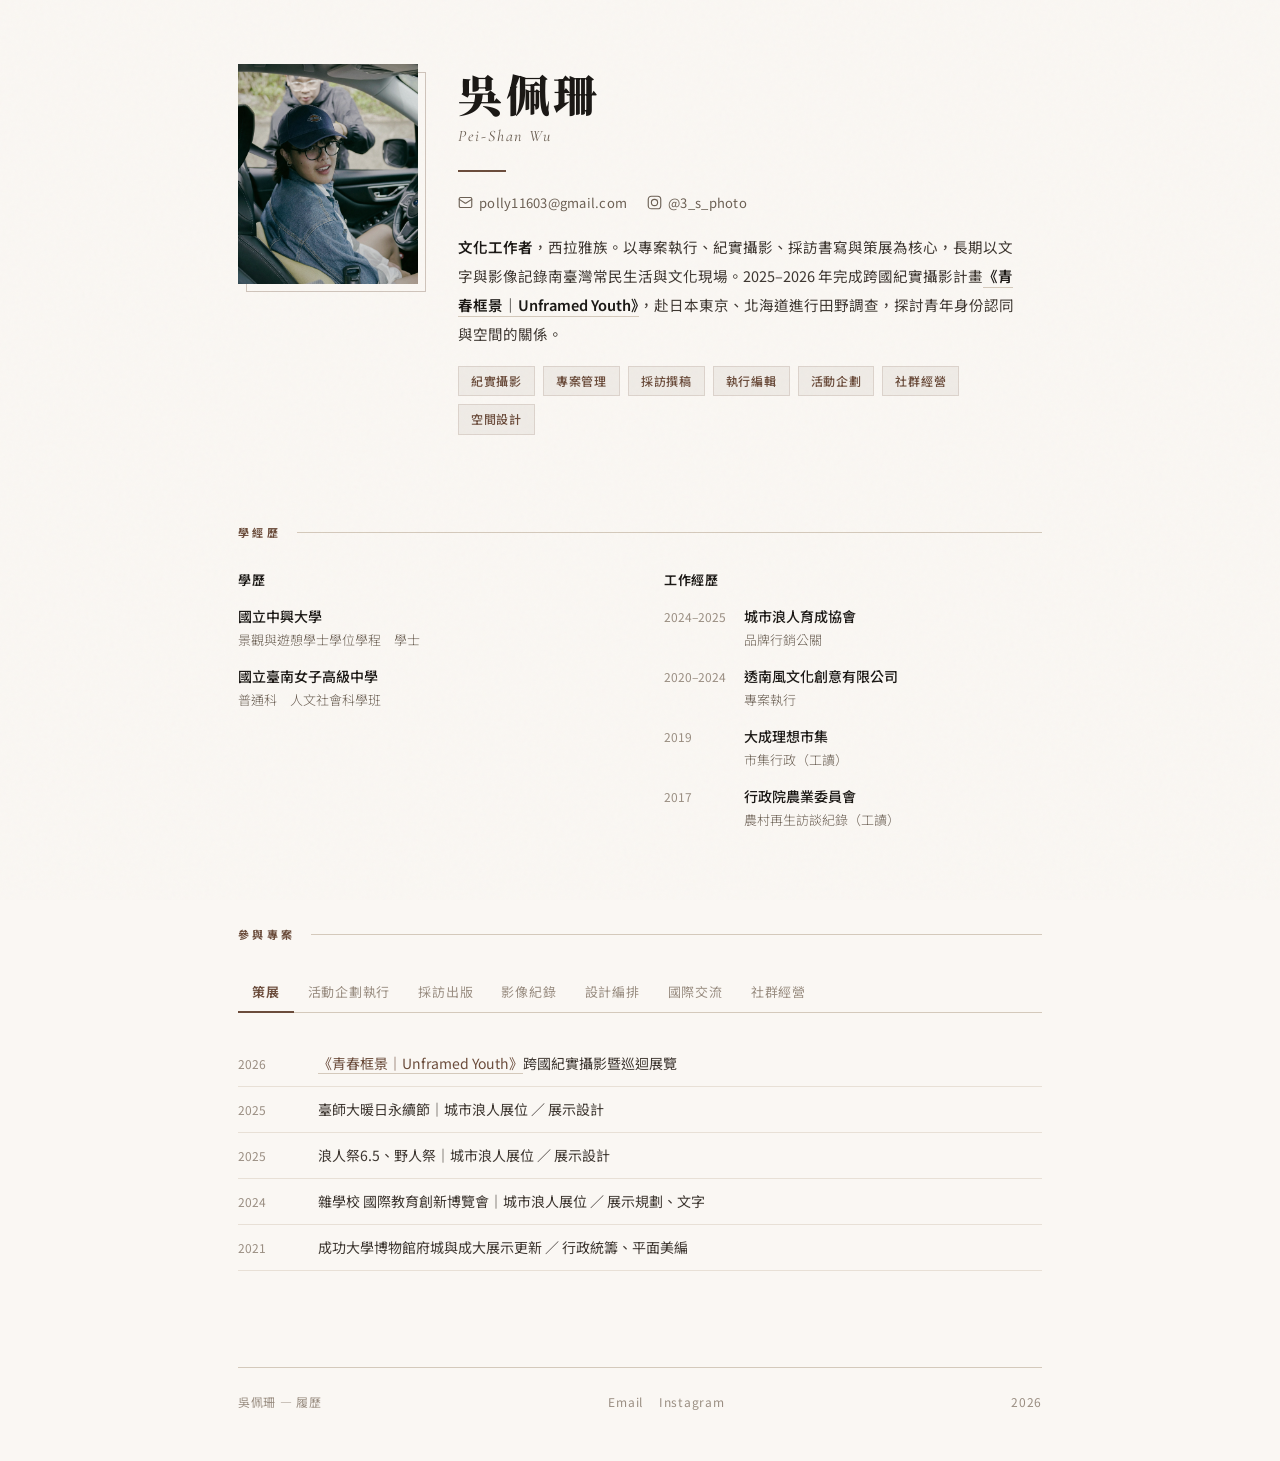
==== index.html @ 54d6b991 "add resume" ====
<!DOCTYPE html>
<html lang="zh-Hant">
<head>
<meta charset="UTF-8">
<meta name="viewport" content="width=device-width, initial-scale=1.0">
<title>吳佩珊 — 履歷 CV</title>
<meta name="description" content="吳佩珊，文化工作者、紀實攝影師。專案執行、採訪書寫與策展。">
<meta property="og:title" content="吳佩珊 — 履歷 CV">
<meta property="og:description" content="文化工作者，西拉雅族。紀實攝影、採訪書寫與策展。">
<link rel="preconnect" href="https://fonts.googleapis.com">
<link href="https://fonts.googleapis.com/css2?family=Noto+Serif+TC:wght@400;600;700;900&family=Noto+Sans+TC:wght@300;400;500;600;700&family=Cormorant+Garamond:ital,wght@0,400;0,600;1,400&display=swap" rel="stylesheet">
<style>
*, *::before, *::after { box-sizing: border-box; margin: 0; padding: 0; }

:root {
  --ink: #1A1714;
  --ink-soft: #3D3630;
  --ink-muted: #6B5F53;
  --ink-faint: #9A8E82;
  --accent: #6B4C3B;
  --accent-light: #8B6B56;
  --rule: #D4C9BB;
  --rule-light: #E8E0D6;
  --bg: #FAF7F3;
}

html { font-size: 16px; scroll-behavior: smooth; }

body {
  font-family: 'Noto Sans TC', 'Helvetica Neue', sans-serif;
  background: var(--bg);
  color: var(--ink);
  line-height: 1.7;
  -webkit-font-smoothing: antialiased;
}

body::before {
  content: '';
  position: fixed; inset: 0;
  opacity: 0.025;
  pointer-events: none;
  z-index: 9999;
  background-image: url("data:image/svg+xml,%3Csvg viewBox='0 0 256 256' xmlns='http://www.w3.org/2000/svg'%3E%3Cfilter id='n'%3E%3CfeTurbulence type='fractalNoise' baseFrequency='0.85' numOctaves='4' stitchTiles='stitch'/%3E%3C/filter%3E%3Crect width='100%25' height='100%25' filter='url(%23n)'/%3E%3C/svg%3E");
}

a { color: var(--accent); text-decoration: none; transition: opacity 0.2s; }
a:hover { opacity: 0.7; }

.container {
  max-width: 860px;
  margin: 0 auto;
  padding: 0 28px;
}

/* ── HERO ── */
.hero { padding: 64px 0 48px; }

.hero-grid {
  display: grid;
  grid-template-columns: 180px 1fr;
  gap: 40px;
  align-items: start;
}

.portrait-wrap { position: relative; }

.portrait-wrap::before {
  content: '';
  position: absolute;
  top: 8px; left: 8px;
  width: 100%; height: 100%;
  border: 1.5px solid var(--accent);
  opacity: 0.3;
}

.portrait {
  width: 180px;
  height: 220px;
  object-fit: cover;
  object-position: center 15%;
  display: block;
  filter: grayscale(15%) contrast(1.05);
  position: relative;
  z-index: 1;
}

.hero-text { padding-top: 4px; }

.name-zh {
  font-family: 'Noto Serif TC', serif;
  font-size: 44px;
  font-weight: 900;
  letter-spacing: 0.08em;
  line-height: 1.15;
  color: var(--ink);
}

.name-en {
  font-family: 'Cormorant Garamond', serif;
  font-size: 16px;
  font-weight: 400;
  font-style: italic;
  letter-spacing: 0.12em;
  color: var(--ink-muted);
  margin-top: 4px;
}

.hero-divider {
  width: 48px;
  height: 2px;
  background: var(--accent);
  margin: 20px 0;
}

/* ── CONTACT ── */
.contact {
  display: flex;
  gap: 20px;
  margin-bottom: 18px;
  flex-wrap: wrap;
}

.contact a {
  font-size: 13px;
  color: var(--ink-muted);
  display: flex;
  align-items: center;
  gap: 6px;
  letter-spacing: 0.02em;
}

.contact a:hover { color: var(--accent); }

.contact svg {
  width: 15px;
  height: 15px;
  flex-shrink: 0;
}

/* ── BIO ── */
.bio {
  font-size: 14.5px;
  line-height: 2;
  color: var(--ink-soft);
  font-weight: 400;
  max-width: 560px;
}

.bio strong { font-weight: 600; color: var(--ink); }

.bio a {
  color: var(--accent);
  border-bottom: 1px solid var(--rule);
  padding-bottom: 1px;
}

.bio a:hover { border-bottom-color: var(--accent); }

/* ── SKILLS ── */
.skills {
  display: flex;
  gap: 8px;
  flex-wrap: wrap;
  margin-top: 18px;
}

.skill-tag {
  font-size: 12px;
  font-weight: 500;
  color: var(--accent);
  background: rgba(107, 76, 59, 0.07);
  border: 1px solid rgba(107, 76, 59, 0.15);
  padding: 4px 12px;
  letter-spacing: 0.06em;
}

/* ── SECTION ── */
.section { padding: 40px 0; }

.section-header {
  display: flex;
  align-items: center;
  gap: 16px;
  margin-bottom: 28px;
}

.section-label {
  font-size: 11px;
  font-weight: 700;
  letter-spacing: 0.3em;
  color: var(--accent);
  text-transform: uppercase;
  white-space: nowrap;
}

.section-line {
  flex: 1;
  height: 1px;
  background: var(--rule);
}

/* ── TWO-COL ── */
.two-col {
  display: grid;
  grid-template-columns: 1fr 1fr;
  gap: 48px;
}

.info-block-title {
  font-size: 13px;
  font-weight: 600;
  color: var(--ink);
  margin-bottom: 14px;
  letter-spacing: 0.04em;
}

.edu-item, .exp-item { margin-bottom: 14px; }

.edu-name { font-size: 14px; font-weight: 500; color: var(--ink); }
.edu-dept { font-size: 13px; color: var(--ink-muted); font-weight: 300; }

.exp-row { display: flex; gap: 12px; align-items: baseline; }

.exp-year {
  font-size: 12px;
  color: var(--ink-faint);
  min-width: 68px;
  font-variant-numeric: tabular-nums;
  flex-shrink: 0;
}

.exp-org { font-size: 14px; font-weight: 500; color: var(--ink); }
.exp-role { font-size: 13px; color: var(--ink-muted); font-weight: 300; padding-left: 80px; }

/* ── TABS ── */
.tabs {
  display: flex;
  gap: 0;
  border-bottom: 1px solid var(--rule);
  margin-bottom: 28px;
  flex-wrap: wrap;
}

.tab {
  font-family: 'Noto Sans TC', sans-serif;
  font-size: 13px;
  font-weight: 400;
  color: var(--ink-faint);
  background: none;
  border: none;
  border-bottom: 2px solid transparent;
  padding: 10px 14px;
  cursor: pointer;
  transition: all 0.25s ease;
  letter-spacing: 0.06em;
  margin-bottom: -1px;
}

.tab:hover { color: var(--ink-muted); }

.tab.active {
  font-weight: 600;
  color: var(--accent);
  border-bottom-color: var(--accent);
}

/* ── PROJECTS ── */
.project-list { list-style: none; }

.project-item {
  display: flex;
  gap: 20px;
  align-items: baseline;
  padding: 11px 0;
  border-bottom: 1px solid var(--rule-light);
  opacity: 0;
  transform: translateY(6px);
  animation: fadeUp 0.35s ease forwards;
}

.project-year {
  font-size: 12px;
  color: var(--ink-faint);
  min-width: 60px;
  font-variant-numeric: tabular-nums;
  flex-shrink: 0;
}

.project-title {
  font-size: 14px;
  color: var(--ink-soft);
  font-weight: 400;
  line-height: 1.65;
}

.project-title a {
  color: var(--accent);
  border-bottom: 1px solid var(--rule);
  padding-bottom: 0.5px;
}

.project-title a:hover { border-bottom-color: var(--accent); }

@keyframes fadeUp {
  to { opacity: 1; transform: translateY(0); }
}

/* ── FOOTER ── */
.footer {
  margin-top: 56px;
  padding: 24px 0 48px;
  border-top: 1px solid var(--rule);
  display: flex;
  justify-content: space-between;
  align-items: center;
  font-size: 12px;
  color: var(--ink-faint);
  letter-spacing: 0.06em;
}

.footer-links { display: flex; gap: 16px; }
.footer-links a { color: var(--ink-faint); font-size: 12px; }
.footer-links a:hover { color: var(--accent); }

/* ── RESPONSIVE ── */
@media (max-width: 680px) {
  .hero-grid { grid-template-columns: 140px 1fr; gap: 24px; }
  .portrait { width: 140px; height: 175px; }
  .name-zh { font-size: 32px; }
  .two-col { grid-template-columns: 1fr; gap: 32px; }
  .tab { padding: 8px 10px; font-size: 12px; }
  .container { padding: 0 20px; }
  .hero { padding: 40px 0 32px; }
}

@media (max-width: 420px) {
  .hero-grid { grid-template-columns: 1fr; justify-items: center; text-align: center; }
  .portrait-wrap { margin-bottom: 8px; }
  .hero-divider { margin: 16px auto; }
  .bio { text-align: left; }
  .contact { justify-content: center; }
  .skills { justify-content: center; }
}

@media print {
  body::before { display: none; }
  .tabs { display: none; }
  .tab-content { display: block !important; }
  .project-item { opacity: 1; transform: none; animation: none; }
  .section { page-break-inside: avoid; }
}
</style>
</head>
<body>

<div class="container">

  <!-- HERO -->
  <header class="hero">
    <div class="hero-grid">
      <div class="portrait-wrap">
        <img src="profile.jpg" alt="吳佩珊" class="portrait">
      </div>
      <div class="hero-text">
        <h1 class="name-zh">吳佩珊</h1>
        <div class="name-en">Pei-Shan Wu</div>
        <div class="hero-divider"></div>

        <!-- Contact -->
        <div class="contact">
          <a href="mailto:polly11603@gmail.com">
            <svg viewBox="0 0 24 24" fill="none" stroke="currentColor" stroke-width="1.8" stroke-linecap="round" stroke-linejoin="round"><rect x="2" y="4" width="20" height="16" rx="2"/><path d="m22 7-8.97 5.7a1.94 1.94 0 0 1-2.06 0L2 7"/></svg>
            polly11603@gmail.com
          </a>
          <a href="https://www.instagram.com/3_s_photo/" target="_blank" rel="noopener">
            <svg viewBox="0 0 24 24" fill="none" stroke="currentColor" stroke-width="1.8" stroke-linecap="round" stroke-linejoin="round"><rect x="2" y="2" width="20" height="20" rx="5"/><circle cx="12" cy="12" r="5"/><circle cx="17.5" cy="6.5" r="0.5" fill="currentColor" stroke="none"/></svg>
            @3_s_photo
          </a>
        </div>

        <p class="bio">
          <strong>文化工作者</strong>，西拉雅族。以專案執行、紀實攝影、採訪書寫與策展為核心，長期以文字與影像記錄南臺灣常民生活與文化現場。2025–2026 年完成跨國紀實攝影計畫<a href="https://shan-photo.github.io/unframed-youth" target="_blank"><strong>《青春框景｜Unframed Youth》</strong></a>，赴日本東京、北海道進行田野調查，探討青年身份認同與空間的關係。
        </p>

        <!-- Skills -->
        <div class="skills">
          <span class="skill-tag">紀實攝影</span>
          <span class="skill-tag">專案管理</span>
          <span class="skill-tag">採訪撰稿</span>
          <span class="skill-tag">執行編輯</span>
          <span class="skill-tag">活動企劃</span>
          <span class="skill-tag">社群經營</span>
          <span class="skill-tag">空間設計</span>
        </div>
      </div>
    </div>
  </header>

  <!-- EDUCATION & EXPERIENCE -->
  <section class="section">
    <div class="section-header">
      <span class="section-label">學經歷</span>
      <div class="section-line"></div>
    </div>
    <div class="two-col">
      <div>
        <div class="info-block-title">學歷</div>
        <div class="edu-item">
          <div class="edu-name">國立中興大學</div>
          <div class="edu-dept">景觀與遊憩學士學位學程　學士</div>
        </div>
        <div class="edu-item">
          <div class="edu-name">國立臺南女子高級中學</div>
          <div class="edu-dept">普通科　人文社會科學班</div>
        </div>
      </div>
      <div>
        <div class="info-block-title">工作經歷</div>
        <div class="exp-item">
          <div class="exp-row">
            <span class="exp-year">2024–2025</span>
            <span class="exp-org">城市浪人育成協會</span>
          </div>
          <div class="exp-role">品牌行銷公關</div>
        </div>
        <div class="exp-item">
          <div class="exp-row">
            <span class="exp-year">2020–2024</span>
            <span class="exp-org">透南風文化創意有限公司</span>
          </div>
          <div class="exp-role">專案執行</div>
        </div>
        <div class="exp-item">
          <div class="exp-row">
            <span class="exp-year">2019</span>
            <span class="exp-org">大成理想市集</span>
          </div>
          <div class="exp-role">市集行政（工讀）</div>
        </div>
        <div class="exp-item">
          <div class="exp-row">
            <span class="exp-year">2017</span>
            <span class="exp-org">行政院農業委員會</span>
          </div>
          <div class="exp-role">農村再生訪談紀錄（工讀）</div>
        </div>
      </div>
    </div>
  </section>

  <!-- PROJECTS -->
  <section class="section">
    <div class="section-header">
      <span class="section-label">參與專案</span>
      <div class="section-line"></div>
    </div>

    <div class="tabs" role="tablist">
      <button class="tab active" onclick="showTab('curation')" role="tab">策展</button>
      <button class="tab" onclick="showTab('events')" role="tab">活動企劃執行</button>
      <button class="tab" onclick="showTab('publish')" role="tab">採訪出版</button>
      <button class="tab" onclick="showTab('film')" role="tab">影像紀錄</button>
      <button class="tab" onclick="showTab('design')" role="tab">設計編排</button>
      <button class="tab" onclick="showTab('intl')" role="tab">國際交流</button>
      <button class="tab" onclick="showTab('social')" role="tab">社群經營</button>
    </div>

    <!-- 策展 -->
    <ul class="project-list tab-content" id="tab-curation">
      <li class="project-item" style="animation-delay:.00s"><span class="project-year">2026</span><span class="project-title"><a href="https://shan-photo.github.io/unframed-youth" target="_blank">《青春框景｜Unframed Youth》</a>跨國紀實攝影暨巡迴展覽</span></li>
      <li class="project-item" style="animation-delay:.03s"><span class="project-year">2025</span><span class="project-title">臺師大暖日永續節｜城市浪人展位 ／ 展示設計</span></li>
      <li class="project-item" style="animation-delay:.06s"><span class="project-year">2025</span><span class="project-title">浪人祭6.5、野人祭｜城市浪人展位 ／ 展示設計</span></li>
      <li class="project-item" style="animation-delay:.09s"><span class="project-year">2024</span><span class="project-title">雜學校 國際教育創新博覽會｜城市浪人展位 ／ 展示規劃、文字</span></li>
      <li class="project-item" style="animation-delay:.12s"><span class="project-year">2021</span><span class="project-title">成功大學博物館府城與成大展示更新 ／ 行政統籌、平面美編</span></li>
    </ul>

    <!-- 活動企劃執行 -->
    <ul class="project-list tab-content" id="tab-events" style="display:none">
      <li class="project-item" style="animation-delay:.00s"><span class="project-year">2025</span><span class="project-title">流浪挑戰賽｜城市浪人 ／ 宣傳、影像</span></li>
      <li class="project-item" style="animation-delay:.03s"><span class="project-year">2024</span><span class="project-title">臺南400流行音樂文化展演規劃執行勞務委託案 ／ 專案管理</span></li>
      <li class="project-item" style="animation-delay:.06s"><span class="project-year">2022–24</span><span class="project-title">謝銘祐與麵包車樂團「恁的演唱會」／ 庶務行政</span></li>
      <li class="project-item" style="animation-delay:.09s"><span class="project-year">2023</span><span class="project-title">臺南市文化局文資處「孔廟文化節」／ 活動執行</span></li>
      <li class="project-item" style="animation-delay:.12s"><span class="project-year">2023</span><span class="project-title">西拉雅族考古成果及水文化遺產推廣計畫 ／ 企劃執行統籌</span></li>
      <li class="project-item" style="animation-delay:.15s"><span class="project-year">2023</span><span class="project-title">透南風咖啡聚場｜7TH BIRTHDAY PARTY ／ 企劃執行統籌</span></li>
      <li class="project-item" style="animation-delay:.18s"><span class="project-year">2023</span><span class="project-title">臺南市文化局｜散步柚樂園✦柚花藝術節 ／ 市集、展演企劃</span></li>
      <li class="project-item" style="animation-delay:.21s"><span class="project-year">2022</span><span class="project-title">寫歌冰果室 哼一首___的歌 ／ 企劃執行統籌</span></li>
      <li class="project-item" style="animation-delay:.24s"><span class="project-year">2022</span><span class="project-title">臺南新藝獎教育推廣「新藝城市探索秘密」／ 企劃執行</span></li>
      <li class="project-item" style="animation-delay:.27s"><span class="project-year">2022</span><span class="project-title">嘉義市立博物館與嘉大附小「Muse遊樂園」／ 企劃執行</span></li>
      <li class="project-item" style="animation-delay:.30s"><span class="project-year">2021</span><span class="project-title">漫遊七股尋寶漁村計畫－龍山社區故事行銷 ／ 企劃執行統籌</span></li>
      <li class="project-item" style="animation-delay:.33s"><span class="project-year">2020</span><span class="project-title">今暝來作夢－復興夜間食堂行銷活動 ／ 企劃執行統籌</span></li>
    </ul>

    <!-- 採訪出版 -->
    <ul class="project-list tab-content" id="tab-publish" style="display:none">
      <li class="project-item" style="animation-delay:.00s"><span class="project-year">2025</span><span class="project-title">城市浪人 2024 年度成果手冊 ／ 企劃編輯、撰稿</span></li>
      <li class="project-item" style="animation-delay:.03s"><span class="project-year">2024</span><span class="project-title">《2023 再。嘉義鄉村藝術行動》專書 ／ 執行編輯、採訪撰稿</span></li>
      <li class="project-item" style="animation-delay:.06s"><span class="project-year">2023</span><span class="project-title">隆田文資教育園區《嘉南大圳工事圖》聯名筆記本 ／ 執行編輯</span></li>
      <li class="project-item" style="animation-delay:.09s"><span class="project-year">2023</span><span class="project-title">《2022 再。嘉義鄉村藝術行動》專書 ／ 執行編輯、採訪撰稿</span></li>
      <li class="project-item" style="animation-delay:.12s"><span class="project-year">2023</span><span class="project-title">孔廟與日本首里城御匾修復交流計畫 中日文御匾摺頁 ／ 撰稿</span></li>
      <li class="project-item" style="animation-delay:.15s"><span class="project-year">2020–23</span><span class="project-title">嘉義市立博物館季刊《桃城晃遊》vol. 9、vol. 13、vol. 14、vol. 15、vol. 16 ／ 採訪撰稿</span></li>
    </ul>

    <!-- 影像紀錄 -->
    <ul class="project-list tab-content" id="tab-film" style="display:none">
      <li class="project-item" style="animation-delay:.00s"><span class="project-year">2025</span><span class="project-title">流浪挑戰賽 ／ 導演、製片</span></li>
      <li class="project-item" style="animation-delay:.03s"><span class="project-year">2024</span><span class="project-title">謝銘祐〈海岸〉音樂錄影帶 ／ 製片</span></li>
      <li class="project-item" style="animation-delay:.06s"><span class="project-year">2022</span><span class="project-title">UNIQLO 臺南區域行銷影片 ／ 製片</span></li>
    </ul>

    <!-- 設計編排 -->
    <ul class="project-list tab-content" id="tab-design" style="display:none">
      <li class="project-item" style="animation-delay:.00s"><span class="project-year">2021</span><span class="project-title">【扛茨走溪流】竹籠茨 3D 建模</span></li>
      <li class="project-item" style="animation-delay:.03s"><span class="project-year">2021</span><span class="project-title">【到時間裡走走 Walk in Time】文資推廣活動 ／ 視覺設計</span></li>
      <li class="project-item" style="animation-delay:.06s"><span class="project-year">2020</span><span class="project-title">友愛街區的技藝記憶轉運站 ／ 視覺、摺頁設計</span></li>
      <li class="project-item" style="animation-delay:.09s"><span class="project-year">2020</span><span class="project-title">溪墘與濱海的時光旅程 ／ 社區摺頁規劃</span></li>
    </ul>

    <!-- 國際交流 -->
    <ul class="project-list tab-content" id="tab-intl" style="display:none">
      <li class="project-item" style="animation-delay:.00s"><span class="project-year">2025</span><span class="project-title">日本 willdoor × 城市浪人 迷你挑戰賽 ／ 庶務行政、隨隊攝影</span></li>
      <li class="project-item" style="animation-delay:.03s"><span class="project-year">2024</span><span class="project-title">恁的演唱會 海外公演 @ 日本沖繩宜野座 ／ 隨隊攝影</span></li>
      <li class="project-item" style="animation-delay:.06s"><span class="project-year">2024</span><span class="project-title">時苑 攝影 @ 金門 ／ 攝影、文字書寫</span></li>
      <li class="project-item" style="animation-delay:.09s"><span class="project-year">2023</span><span class="project-title">恁的演唱會 海外公演 @ 日本新潟三箇 ／ 庶務行政</span></li>
    </ul>

    <!-- 社群經營 -->
    <ul class="project-list tab-content" id="tab-social" style="display:none">
      <li class="project-item" style="animation-delay:.00s"><span class="project-year">2025</span><span class="project-title">城市浪人 ／ 粉專管理員</span></li>
      <li class="project-item" style="animation-delay:.03s"><span class="project-year">2023–24</span><span class="project-title">復返西拉雅 ／ 粉專管理員</span></li>
      <li class="project-item" style="animation-delay:.06s"><span class="project-year">2021–22</span><span class="project-title">台南市七股區龍山社區 ／ 粉專管理員</span></li>
      <li class="project-item" style="animation-delay:.09s"><span class="project-year">2021</span><span class="project-title">藝遊臺南「刈香傳藝。陣有藝思」／ 粉專編輯</span></li>
      <li class="project-item" style="animation-delay:.12s"><span class="project-year">2021</span><span class="project-title">《匯流。敆流》透南風雜誌第七期嘖嘖集資 ／ 企劃統籌</span></li>
      <li class="project-item" style="animation-delay:.15s"><span class="project-year">2020–24</span><span class="project-title">透南風工作室、透南風咖啡聚場 ／ 粉專管理員</span></li>
      <li class="project-item" style="animation-delay:.18s"><span class="project-year">2020</span><span class="project-title">菁寮義昌碾米廠 ／ 粉專管理員</span></li>
      <li class="project-item" style="animation-delay:.21s"><span class="project-year">2019</span><span class="project-title">道禾共好市集 ／ 粉專編輯</span></li>
    </ul>
  </section>

  <!-- FOOTER -->
  <footer class="footer">
    <span>吳佩珊 — 履歷</span>
    <div class="footer-links">
      <a href="mailto:polly11603@gmail.com">Email</a>
      <a href="https://www.instagram.com/3_s_photo/" target="_blank">Instagram</a>
    </div>
    <span>2026</span>
  </footer>

</div>

<script>
function showTab(id) {
  document.querySelectorAll('.tab-content').forEach(function(el) { el.style.display = 'none'; });
  document.querySelectorAll('.tab').forEach(function(el) { el.classList.remove('active'); });

  var panel = document.getElementById('tab-' + id);
  panel.style.display = '';

  panel.querySelectorAll('.project-item').forEach(function(item) {
    item.style.animation = 'none';
    item.offsetHeight;
    item.style.animation = '';
  });

  var tabs = document.querySelectorAll('.tab');
  var names = ['curation','events','publish','film','design','intl','social'];
  var idx = names.indexOf(id);
  if (idx >= 0 && tabs[idx]) tabs[idx].classList.add('active');
}
</script>

</body>
</html>
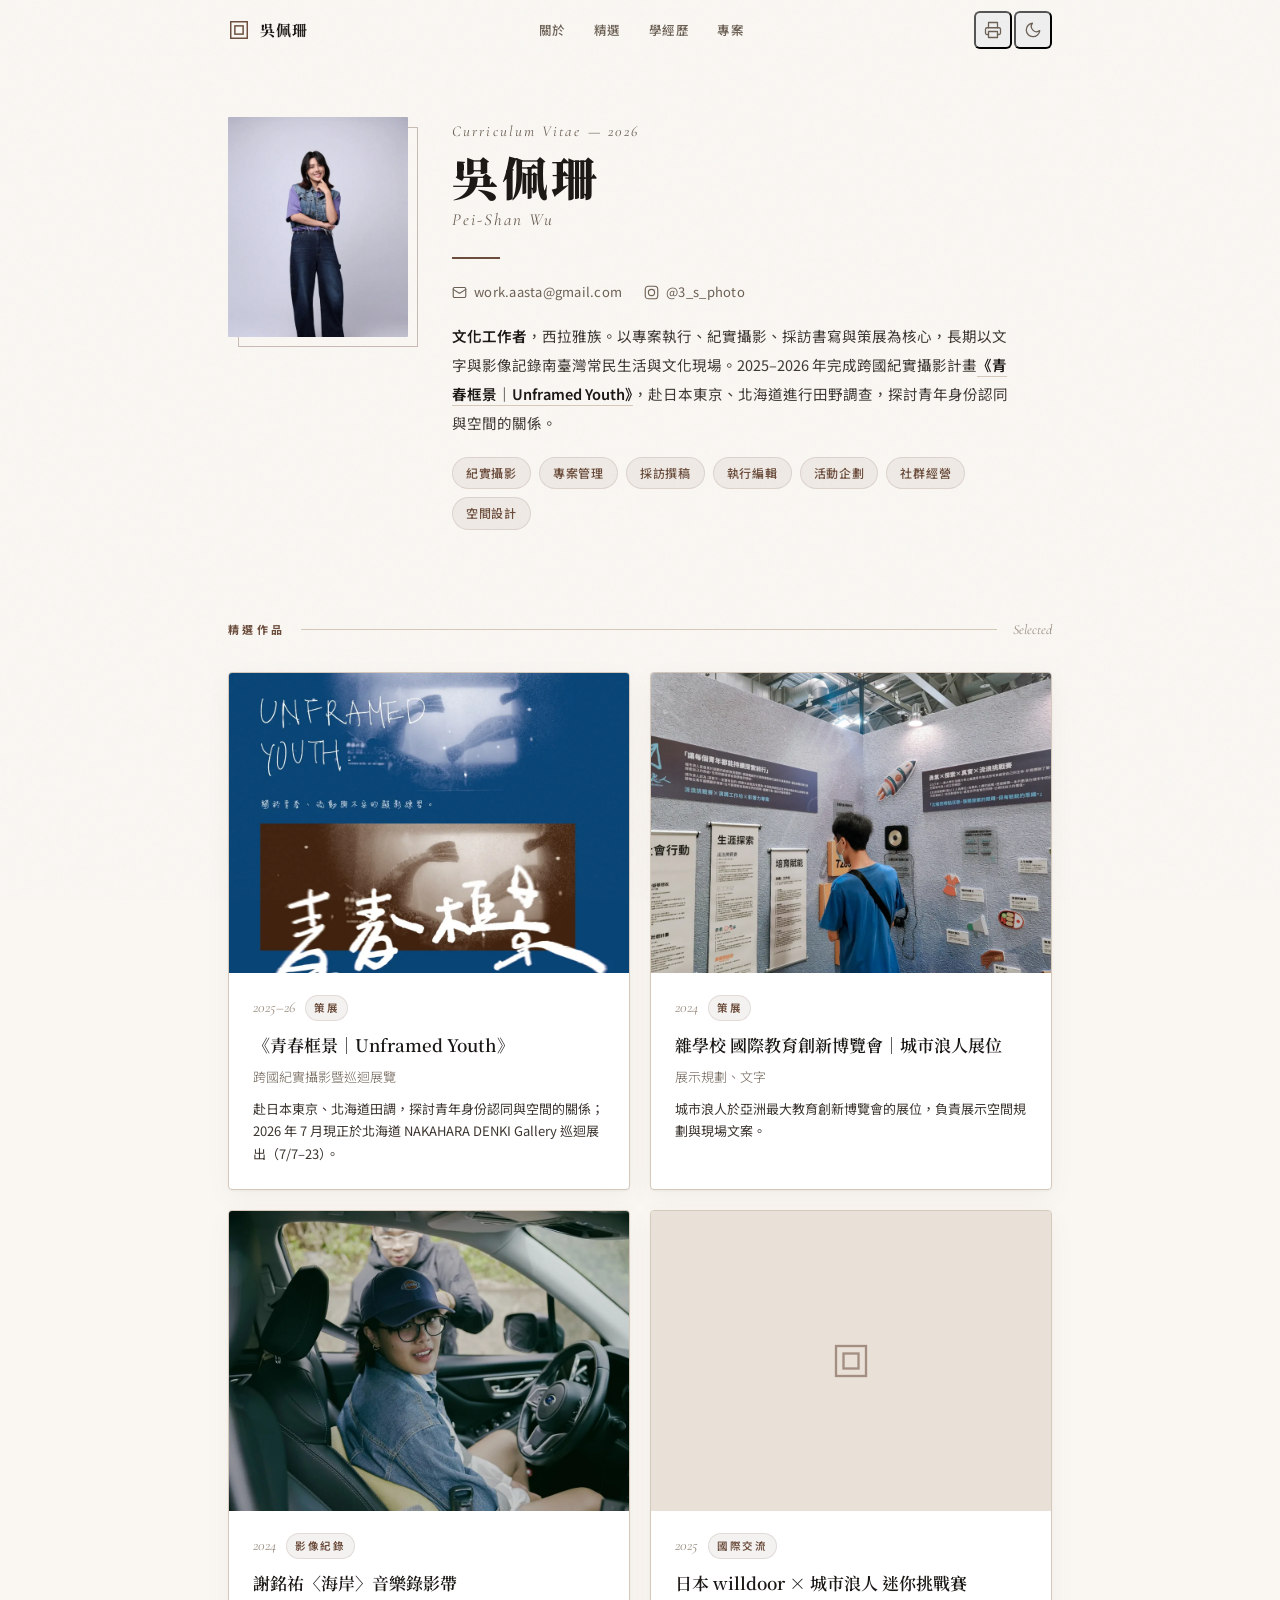
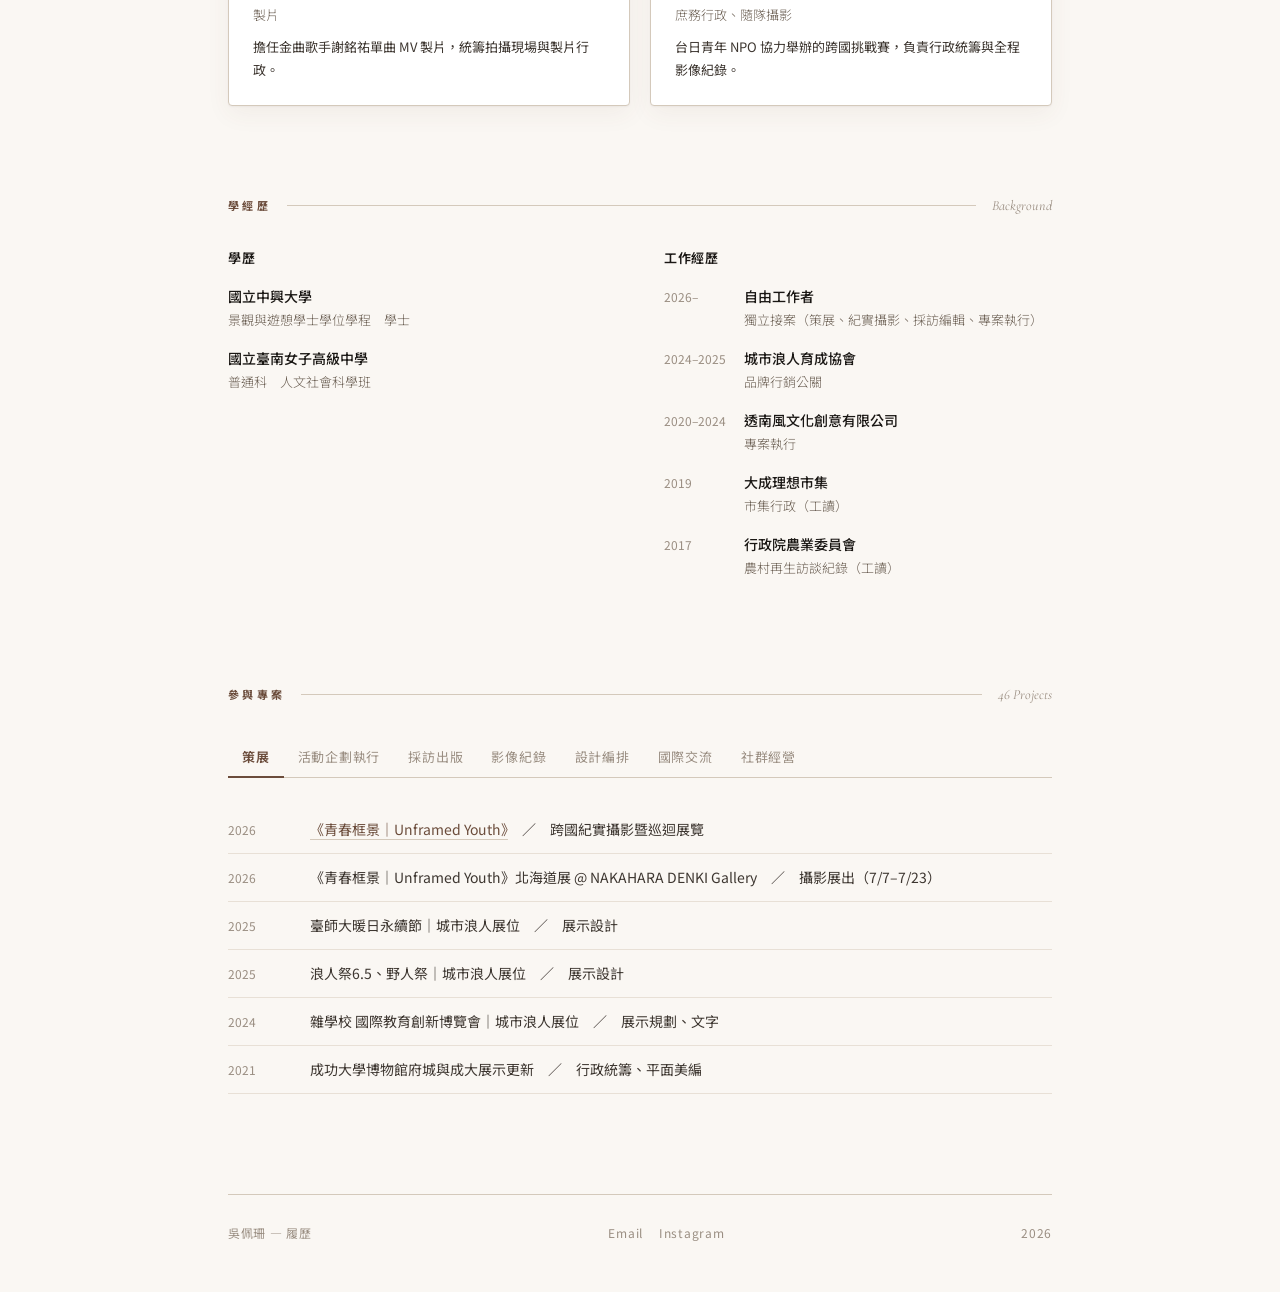
==== commit 256bdaf6: "Replace root CV with enhanced formal version (data-driven, dark mode, a11y); back up original to leg" ====
--- a/index.html
+++ b/index.html
@@ -4,11 +4,42 @@
 <meta charset="UTF-8">
 <meta name="viewport" content="width=device-width, initial-scale=1.0">
 <title>吳佩珊 — 履歷 CV</title>
-<meta name="description" content="吳佩珊，文化工作者、紀實攝影師。專案執行、採訪書寫與策展。">
+<meta name="description" content="吳佩珊，文化工作者、西拉雅族。以紀實攝影、採訪書寫與策展為核心，長期記錄南臺灣常民生活與文化現場。">
+<meta name="author" content="吳佩珊 Pei-Shan Wu">
+<meta name="theme-color" content="#FAF7F3">
+
+<!-- Open Graph -->
+<meta property="og:type" content="profile">
 <meta property="og:title" content="吳佩珊 — 履歷 CV">
 <meta property="og:description" content="文化工作者，西拉雅族。紀實攝影、採訪書寫與策展。">
+<meta property="og:image" content="og-image.jpg">
+<meta property="og:locale" content="zh_TW">
+<meta property="og:url" content="https://shan-photo.github.io/Resume/">
+<meta name="twitter:card" content="summary_large_image">
+<meta name="twitter:title" content="吳佩珊 — 履歷 CV">
+<meta name="twitter:image" content="og-image.jpg">
+
+<link rel="icon" type="image/svg+xml" href="favicon.svg">
+<link rel="apple-touch-icon" href="favicon.svg">
 <link rel="preconnect" href="https://fonts.googleapis.com">
+<link rel="preconnect" href="https://fonts.gstatic.com" crossorigin>
 <link href="https://fonts.googleapis.com/css2?family=Noto+Serif+TC:wght@400;600;700;900&family=Noto+Sans+TC:wght@300;400;500;600;700&family=Cormorant+Garamond:ital,wght@0,400;0,600;1,400&display=swap" rel="stylesheet">
+
+<!-- Structured data -->
+<script type="application/ld+json">
+{
+  "@context": "https://schema.org",
+  "@type": "Person",
+  "name": "吳佩珊",
+  "alternateName": "Pei-Shan Wu",
+  "jobTitle": "文化工作者 · 紀實攝影 · 策展",
+  "email": "mailto:work.aasta@gmail.com",
+  "url": "https://shan-photo.github.io/Resume/",
+  "sameAs": ["https://www.instagram.com/3_s_photo/"],
+  "address": { "@type": "PostalAddress", "addressLocality": "Tainan", "addressCountry": "TW" }
+}
+</script>
+
 <style>
 *, *::before, *::after { box-sizing: border-box; margin: 0; padding: 0; }
 
@@ -18,13 +49,40 @@
   --ink-muted: #6B5F53;
   --ink-faint: #9A8E82;
   --accent: #6B4C3B;
-  --accent-light: #8B6B56;
+  --accent-soft: #8B6B56;
   --rule: #D4C9BB;
   --rule-light: #E8E0D6;
   --bg: #FAF7F3;
-}
-
-html { font-size: 16px; scroll-behavior: smooth; }
+  --surface: #FFFFFF;
+  --surface-2: #F3EDE4;
+  --accent-tint: rgba(107, 76, 59, 0.07);
+  --accent-tint-2: rgba(107, 76, 59, 0.14);
+  --shadow: 0 1px 2px rgba(26,23,20,.04), 0 8px 24px rgba(107,76,59,.06);
+  --shadow-hover: 0 2px 6px rgba(26,23,20,.06), 0 16px 40px rgba(107,76,59,.10);
+  --maxw: 880px;
+  --ease: cubic-bezier(.16,1,.3,1);
+}
+
+[data-theme="dark"] {
+  --ink: #ECE4D8;
+  --ink-soft: #D2C7B8;
+  --ink-muted: #A89C8C;
+  --ink-faint: #6E6356;
+  --accent: #CDAE8C;
+  --accent-soft: #B8967400;
+  --accent-soft: #B89674;
+  --rule: #3B332C;
+  --rule-light: #2A241F;
+  --bg: #16130F;
+  --surface: #1E1A15;
+  --surface-2: #24201A;
+  --accent-tint: rgba(205, 174, 140, 0.10);
+  --accent-tint-2: rgba(205, 174, 140, 0.18);
+  --shadow: 0 1px 2px rgba(0,0,0,.3), 0 8px 24px rgba(0,0,0,.25);
+  --shadow-hover: 0 2px 6px rgba(0,0,0,.35), 0 16px 40px rgba(0,0,0,.4);
+}
+
+html { font-size: 16px; scroll-behavior: smooth; scroll-padding-top: 84px; }
 
 body {
   font-family: 'Noto Sans TC', 'Helvetica Neue', sans-serif;
@@ -32,357 +90,288 @@
   color: var(--ink);
   line-height: 1.7;
   -webkit-font-smoothing: antialiased;
-}
-
+  text-rendering: optimizeLegibility;
+  transition: background .4s var(--ease), color .4s var(--ease);
+}
+
+/* paper grain */
 body::before {
   content: '';
   position: fixed; inset: 0;
-  opacity: 0.025;
+  opacity: .03;
   pointer-events: none;
   z-index: 9999;
   background-image: url("data:image/svg+xml,%3Csvg viewBox='0 0 256 256' xmlns='http://www.w3.org/2000/svg'%3E%3Cfilter id='n'%3E%3CfeTurbulence type='fractalNoise' baseFrequency='0.85' numOctaves='4' stitchTiles='stitch'/%3E%3C/filter%3E%3Crect width='100%25' height='100%25' filter='url(%23n)'/%3E%3C/svg%3E");
 }
-
-a { color: var(--accent); text-decoration: none; transition: opacity 0.2s; }
-a:hover { opacity: 0.7; }
-
-.container {
-  max-width: 860px;
-  margin: 0 auto;
-  padding: 0 28px;
-}
+[data-theme="dark"] body::before { opacity: .05; }
+
+a { color: var(--accent); text-decoration: none; transition: color .2s, opacity .2s, border-color .2s; }
+a:hover { opacity: .72; }
+
+.container { max-width: var(--maxw); margin: 0 auto; padding: 0 28px; }
+
+/* ── STICKY NAV ── */
+.nav {
+  position: sticky; top: 0; z-index: 100;
+  background: color-mix(in srgb, var(--bg) 86%, transparent);
+  backdrop-filter: blur(12px) saturate(1.1);
+  -webkit-backdrop-filter: blur(12px) saturate(1.1);
+  border-bottom: 1px solid transparent;
+  transition: border-color .3s var(--ease), background .3s var(--ease);
+}
+.nav.scrolled { border-bottom-color: var(--rule); }
+.nav-inner { display: flex; align-items: center; justify-content: space-between; height: 60px; }
+.nav-mark { display: flex; align-items: center; gap: 10px; font-family: 'Noto Serif TC', serif; font-weight: 700; font-size: 15px; letter-spacing: .08em; color: var(--ink); }
+.nav-mark svg { width: 22px; height: 22px; color: var(--accent); }
+.nav-links { display: flex; align-items: center; gap: 4px; }
+.nav-links a {
+  font-size: 12.5px; font-weight: 500; color: var(--ink-muted);
+  padding: 8px 12px; letter-spacing: .04em; border-radius: 4px;
+}
+.nav-links a:hover { color: var(--accent); opacity: 1; background: var(--accent-tint); }
+.nav-actions { display: flex; align-items: center; gap: 2px; }
+.icon-btn {
+  width: 38px; height: 38px; display: grid; place-items: center;
+  color: var(--ink-muted); border-radius: 6px; cursor: pointer;
+  transition: background .2s, color .2s;
+}
+.icon-btn:hover { background: var(--accent-tint); color: var(--accent); }
+.icon-btn svg { width: 18px; height: 18px; }
+.icon-btn:focus-visible { outline: 2px solid var(--accent); outline-offset: 2px; }
 
 /* ── HERO ── */
-.hero { padding: 64px 0 48px; }
-
-.hero-grid {
-  display: grid;
-  grid-template-columns: 180px 1fr;
-  gap: 40px;
-  align-items: start;
-}
+.hero { padding: 56px 0 44px; }
+.hero-grid { display: grid; grid-template-columns: 180px 1fr; gap: 44px; align-items: start; }
 
 .portrait-wrap { position: relative; }
-
 .portrait-wrap::before {
-  content: '';
-  position: absolute;
-  top: 8px; left: 8px;
-  width: 100%; height: 100%;
-  border: 1.5px solid var(--accent);
-  opacity: 0.3;
-}
-
+  content: ''; position: absolute; top: 10px; left: 10px;
+  width: 100%; height: 100%; border: 1.5px solid var(--accent); opacity: .35;
+  transition: transform .5s var(--ease), opacity .5s var(--ease);
+}
+.portrait-wrap:hover::before { transform: translate(3px, 3px); opacity: .5; }
 .portrait {
-  width: 180px;
-  height: 220px;
-  object-fit: cover;
-  object-position: center 15%;
-  display: block;
-  filter: grayscale(15%) contrast(1.05);
-  position: relative;
-  z-index: 1;
-}
-
-.hero-text { padding-top: 4px; }
-
-.name-zh {
-  font-family: 'Noto Serif TC', serif;
-  font-size: 44px;
-  font-weight: 900;
-  letter-spacing: 0.08em;
-  line-height: 1.15;
-  color: var(--ink);
-}
-
-.name-en {
-  font-family: 'Cormorant Garamond', serif;
-  font-size: 16px;
-  font-weight: 400;
-  font-style: italic;
-  letter-spacing: 0.12em;
-  color: var(--ink-muted);
-  margin-top: 4px;
-}
-
-.hero-divider {
-  width: 48px;
-  height: 2px;
-  background: var(--accent);
-  margin: 20px 0;
-}
-
-/* ── CONTACT ── */
-.contact {
-  display: flex;
-  gap: 20px;
-  margin-bottom: 18px;
-  flex-wrap: wrap;
-}
-
-.contact a {
-  font-size: 13px;
-  color: var(--ink-muted);
-  display: flex;
-  align-items: center;
-  gap: 6px;
-  letter-spacing: 0.02em;
-}
-
-.contact a:hover { color: var(--accent); }
-
-.contact svg {
-  width: 15px;
-  height: 15px;
-  flex-shrink: 0;
-}
-
-/* ── BIO ── */
-.bio {
-  font-size: 14.5px;
-  line-height: 2;
-  color: var(--ink-soft);
-  font-weight: 400;
-  max-width: 560px;
-}
-
+  width: 180px; height: 220px; object-fit: cover; object-position: center 15%;
+  display: block; filter: grayscale(12%) contrast(1.05); position: relative; z-index: 1;
+  border-radius: 1px;
+}
+[data-theme="dark"] .portrait { filter: grayscale(20%) contrast(1.02) brightness(.92); }
+
+.hero-text { padding-top: 2px; }
+.eyebrow {
+  font-family: 'Cormorant Garamond', serif; font-style: italic;
+  font-size: 15px; letter-spacing: .14em; color: var(--ink-muted); margin-bottom: 6px;
+}
+.name-zh { font-family: 'Noto Serif TC', serif; font-size: 46px; font-weight: 900; letter-spacing: .08em; line-height: 1.1; color: var(--ink); }
+.name-en { font-family: 'Cormorant Garamond', serif; font-size: 17px; font-style: italic; letter-spacing: .12em; color: var(--ink-muted); margin-top: 5px; }
+.hero-divider { width: 48px; height: 2px; background: var(--accent); margin: 22px 0; }
+
+.contact { display: flex; gap: 22px; margin-bottom: 18px; flex-wrap: wrap; }
+.contact a { font-size: 13px; color: var(--ink-muted); display: flex; align-items: center; gap: 7px; letter-spacing: .02em; }
+.contact a:hover { color: var(--accent); opacity: 1; }
+.contact svg { width: 15px; height: 15px; flex-shrink: 0; }
+
+.bio { font-size: 14.5px; line-height: 2; color: var(--ink-soft); max-width: 560px; }
 .bio strong { font-weight: 600; color: var(--ink); }
-
-.bio a {
-  color: var(--accent);
-  border-bottom: 1px solid var(--rule);
-  padding-bottom: 1px;
-}
-
-.bio a:hover { border-bottom-color: var(--accent); }
-
-/* ── SKILLS ── */
-.skills {
-  display: flex;
-  gap: 8px;
-  flex-wrap: wrap;
-  margin-top: 18px;
-}
-
+.bio a { color: var(--accent); border-bottom: 1px solid var(--rule); padding-bottom: 1px; }
+.bio a:hover { border-bottom-color: var(--accent); opacity: 1; }
+
+.skills { display: flex; gap: 8px; flex-wrap: wrap; margin-top: 20px; }
 .skill-tag {
-  font-size: 12px;
-  font-weight: 500;
-  color: var(--accent);
-  background: rgba(107, 76, 59, 0.07);
-  border: 1px solid rgba(107, 76, 59, 0.15);
-  padding: 4px 12px;
-  letter-spacing: 0.06em;
+  font-size: 12px; font-weight: 500; color: var(--accent);
+  background: var(--accent-tint); border: 1px solid var(--accent-tint-2);
+  padding: 5px 13px; letter-spacing: .06em; border-radius: 999px;
 }
 
 /* ── SECTION ── */
-.section { padding: 40px 0; }
-
-.section-header {
-  display: flex;
-  align-items: center;
-  gap: 16px;
-  margin-bottom: 28px;
-}
-
-.section-label {
-  font-size: 11px;
-  font-weight: 700;
-  letter-spacing: 0.3em;
-  color: var(--accent);
-  text-transform: uppercase;
-  white-space: nowrap;
-}
-
-.section-line {
-  flex: 1;
-  height: 1px;
-  background: var(--rule);
-}
+.section { padding: 44px 0; }
+.section-header { display: flex; align-items: center; gap: 16px; margin-bottom: 30px; }
+.section-label { font-size: 11px; font-weight: 700; letter-spacing: .3em; color: var(--accent); text-transform: uppercase; white-space: nowrap; }
+.section-line { flex: 1; height: 1px; background: var(--rule); }
+.section-count { font-family: 'Cormorant Garamond', serif; font-style: italic; font-size: 14px; color: var(--ink-faint); white-space: nowrap; }
+
+/* ── FEATURED ── */
+.featured-grid { display: grid; grid-template-columns: repeat(2, 1fr); gap: 20px; }
+.featured-card {
+  position: relative; padding: 0; background: var(--surface);
+  border: 1px solid var(--rule); border-radius: 4px;
+  box-shadow: var(--shadow); transition: transform .4s var(--ease), box-shadow .4s var(--ease), border-color .3s;
+  overflow: hidden; display: flex; flex-direction: column;
+}
+.featured-card::after {
+  content: ''; position: absolute; left: 0; top: 0; bottom: 0; width: 3px;
+  background: var(--accent); transform: scaleY(0); transform-origin: top;
+  transition: transform .45s var(--ease);
+}
+.featured-card:hover { transform: translateY(-3px); box-shadow: var(--shadow-hover); border-color: var(--accent-soft); }
+.featured-card:hover::after { transform: scaleY(1); }
+.fc-media { position: relative; aspect-ratio: 4 / 3; overflow: hidden; background: var(--surface-2); }
+.fc-media img { width: 100%; height: 100%; object-fit: cover; display: block; transition: transform .6s var(--ease); }
+.featured-card:hover .fc-media img { transform: scale(1.04); }
+.fc-media-ph { width: 100%; height: 100%; display: grid; place-items: center; background: var(--accent-tint); }
+.fc-media-ph svg { width: 40px; height: 40px; color: var(--accent); opacity: .55; }
+.fc-body { padding: 22px 24px 24px; display: flex; flex-direction: column; gap: 0; flex: 1; }
+.fc-meta { display: flex; align-items: center; gap: 10px; margin-bottom: 12px; }
+.fc-year { font-family: 'Cormorant Garamond', serif; font-size: 15px; font-style: italic; color: var(--ink-faint); }
+.fc-cat { font-size: 10.5px; font-weight: 600; letter-spacing: .16em; color: var(--accent); text-transform: uppercase; border: 1px solid var(--accent-tint-2); padding: 3px 8px; border-radius: 999px; background: var(--accent-tint); }
+.fc-title { font-family: 'Noto Serif TC', serif; font-size: 17px; font-weight: 600; color: var(--ink); line-height: 1.4; margin-bottom: 10px; }
+.fc-title a { color: inherit; }
+.fc-title a:hover { color: var(--accent); opacity: 1; }
+.fc-role { font-size: 13px; color: var(--ink-muted); margin-bottom: 10px; font-weight: 300; }
+.fc-desc { font-size: 13px; color: var(--ink-soft); line-height: 1.7; }
 
 /* ── TWO-COL ── */
-.two-col {
-  display: grid;
-  grid-template-columns: 1fr 1fr;
-  gap: 48px;
-}
-
-.info-block-title {
-  font-size: 13px;
-  font-weight: 600;
-  color: var(--ink);
-  margin-bottom: 14px;
-  letter-spacing: 0.04em;
-}
-
-.edu-item, .exp-item { margin-bottom: 14px; }
-
+.two-col { display: grid; grid-template-columns: 1fr 1fr; gap: 48px; }
+.info-block-title { font-size: 13px; font-weight: 600; color: var(--ink); margin-bottom: 16px; letter-spacing: .04em; }
+.edu-item, .exp-item { margin-bottom: 16px; }
 .edu-name { font-size: 14px; font-weight: 500; color: var(--ink); }
 .edu-dept { font-size: 13px; color: var(--ink-muted); font-weight: 300; }
-
 .exp-row { display: flex; gap: 12px; align-items: baseline; }
-
-.exp-year {
-  font-size: 12px;
-  color: var(--ink-faint);
-  min-width: 68px;
-  font-variant-numeric: tabular-nums;
-  flex-shrink: 0;
-}
-
+.exp-year { font-size: 12px; color: var(--ink-faint); min-width: 68px; font-variant-numeric: tabular-nums; flex-shrink: 0; }
 .exp-org { font-size: 14px; font-weight: 500; color: var(--ink); }
 .exp-role { font-size: 13px; color: var(--ink-muted); font-weight: 300; padding-left: 80px; }
 
 /* ── TABS ── */
-.tabs {
-  display: flex;
-  gap: 0;
-  border-bottom: 1px solid var(--rule);
-  margin-bottom: 28px;
-  flex-wrap: wrap;
-}
-
+.tabs { display: flex; gap: 0; border-bottom: 1px solid var(--rule); margin-bottom: 28px; flex-wrap: wrap; }
 .tab {
-  font-family: 'Noto Sans TC', sans-serif;
-  font-size: 13px;
-  font-weight: 400;
-  color: var(--ink-faint);
-  background: none;
-  border: none;
-  border-bottom: 2px solid transparent;
-  padding: 10px 14px;
-  cursor: pointer;
-  transition: all 0.25s ease;
-  letter-spacing: 0.06em;
-  margin-bottom: -1px;
-}
-
+  font-family: 'Noto Sans TC', sans-serif; font-size: 13px; font-weight: 400;
+  color: var(--ink-faint); background: none; border: none;
+  border-bottom: 2px solid transparent; padding: 10px 14px; cursor: pointer;
+  transition: color .25s, border-color .25s, background .25s; letter-spacing: .06em; margin-bottom: -1px;
+  border-radius: 0;
+}
 .tab:hover { color: var(--ink-muted); }
-
-.tab.active {
-  font-weight: 600;
-  color: var(--accent);
-  border-bottom-color: var(--accent);
-}
+.tab.active { font-weight: 600; color: var(--accent); border-bottom-color: var(--accent); }
+.tab:focus-visible { outline: 2px solid var(--accent); outline-offset: -4px; border-radius: 2px; }
 
 /* ── PROJECTS ── */
 .project-list { list-style: none; }
-
 .project-item {
-  display: flex;
-  gap: 20px;
-  align-items: baseline;
-  padding: 11px 0;
+  display: flex; gap: 20px; align-items: baseline; padding: 12px 0;
   border-bottom: 1px solid var(--rule-light);
-  opacity: 0;
-  transform: translateY(6px);
-  animation: fadeUp 0.35s ease forwards;
-}
-
-.project-year {
-  font-size: 12px;
-  color: var(--ink-faint);
-  min-width: 60px;
-  font-variant-numeric: tabular-nums;
-  flex-shrink: 0;
-}
-
-.project-title {
-  font-size: 14px;
-  color: var(--ink-soft);
-  font-weight: 400;
-  line-height: 1.65;
-}
-
-.project-title a {
-  color: var(--accent);
-  border-bottom: 1px solid var(--rule);
-  padding-bottom: 0.5px;
-}
-
-.project-title a:hover { border-bottom-color: var(--accent); }
-
-@keyframes fadeUp {
-  to { opacity: 1; transform: translateY(0); }
-}
+  opacity: 0; transform: translateY(6px); animation: fadeUp .4s var(--ease) forwards;
+  transition: background .2s, padding-left .3s var(--ease);
+  padding-left: 0;
+}
+.project-item:hover { background: var(--accent-tint); padding-left: 8px; padding-right: 8px; border-radius: 3px; }
+.project-year { font-size: 12px; color: var(--ink-faint); min-width: 62px; font-variant-numeric: tabular-nums; flex-shrink: 0; }
+.project-title { font-size: 14px; color: var(--ink-soft); font-weight: 400; line-height: 1.65; }
+.project-title a { color: var(--accent); border-bottom: 1px solid var(--rule); padding-bottom: .5px; }
+.project-title a:hover { border-bottom-color: var(--accent); opacity: 1; }
+
+@keyframes fadeUp { to { opacity: 1; transform: translateY(0); } }
+
+/* reveal on scroll */
+.reveal { opacity: 0; transform: translateY(14px); transition: opacity .7s var(--ease), transform .7s var(--ease); }
+.reveal.in { opacity: 1; transform: translateY(0); }
 
 /* ── FOOTER ── */
 .footer {
-  margin-top: 56px;
-  padding: 24px 0 48px;
-  border-top: 1px solid var(--rule);
-  display: flex;
-  justify-content: space-between;
-  align-items: center;
-  font-size: 12px;
-  color: var(--ink-faint);
-  letter-spacing: 0.06em;
-}
-
+  margin-top: 56px; padding: 28px 0 48px; border-top: 1px solid var(--rule);
+  display: flex; justify-content: space-between; align-items: center;
+  font-size: 12px; color: var(--ink-faint); letter-spacing: .06em; gap: 16px; flex-wrap: wrap;
+}
 .footer-links { display: flex; gap: 16px; }
 .footer-links a { color: var(--ink-faint); font-size: 12px; }
-.footer-links a:hover { color: var(--accent); }
+.footer-links a:hover { color: var(--accent); opacity: 1; }
 
 /* ── RESPONSIVE ── */
-@media (max-width: 680px) {
+@media (max-width: 720px) {
+  .nav-links { display: none; }
+  .container { padding: 0 20px; }
+  .hero { padding: 36px 0 32px; }
   .hero-grid { grid-template-columns: 140px 1fr; gap: 24px; }
   .portrait { width: 140px; height: 175px; }
-  .name-zh { font-size: 32px; }
+  .name-zh { font-size: 34px; }
   .two-col { grid-template-columns: 1fr; gap: 32px; }
-  .tab { padding: 8px 10px; font-size: 12px; }
-  .container { padding: 0 20px; }
-  .hero { padding: 40px 0 32px; }
-}
-
+  .featured-grid { grid-template-columns: 1fr; }
+  .tab { padding: 9px 11px; font-size: 12px; }
+  .section { padding: 36px 0; }
+}
 @media (max-width: 420px) {
   .hero-grid { grid-template-columns: 1fr; justify-items: center; text-align: center; }
   .portrait-wrap { margin-bottom: 8px; }
   .hero-divider { margin: 16px auto; }
   .bio { text-align: left; }
-  .contact { justify-content: center; }
-  .skills { justify-content: center; }
-}
-
+  .contact, .skills { justify-content: center; }
+  .eyebrow, .name-en { display: block; }
+}
+
+/* ── PRINT ── */
 @media print {
-  body::before { display: none; }
+  body::before, .nav { display: none; }
+  html { scroll-padding-top: 0; }
   .tabs { display: none; }
   .tab-content { display: block !important; }
   .project-item { opacity: 1; transform: none; animation: none; }
+  .featured-card, .reveal { box-shadow: none; opacity: 1; transform: none; }
   .section { page-break-inside: avoid; }
+  a { color: var(--ink); }
+  body { background: #fff; color: #1A1714; }
+}
+
+@media (prefers-reduced-motion: reduce) {
+  *, *::before, *::after { animation-duration: .01ms !important; transition-duration: .01ms !important; scroll-behavior: auto !important; }
+  .reveal { opacity: 1; transform: none; }
 }
 </style>
 </head>
 <body>
 
+<!-- NAV -->
+<nav class="nav" id="nav">
+  <div class="container nav-inner">
+    <a href="#top" class="nav-mark" aria-label="吳佩珊 履歷">
+      <svg viewBox="0 0 24 24" fill="none" stroke="currentColor" stroke-width="1.6"><rect x="3" y="3" width="18" height="18"/><rect x="7.5" y="7.5" width="9" height="9"/></svg>
+      <span>吳佩珊</span>
+    </a>
+    <div class="nav-links">
+      <a href="#about">關於</a>
+      <a href="#featured">精選</a>
+      <a href="#background">學經歷</a>
+      <a href="#projects">專案</a>
+    </div>
+    <div class="nav-actions">
+      <button class="icon-btn" id="printBtn" aria-label="列印或下載 PDF" title="列印 / 下載 PDF">
+        <svg viewBox="0 0 24 24" fill="none" stroke="currentColor" stroke-width="1.7" stroke-linecap="round" stroke-linejoin="round"><path d="M6 9V2h12v7"/><path d="M6 18H4a2 2 0 0 1-2-2v-5a2 2 0 0 1 2-2h16a2 2 0 0 1 2 2v5a2 2 0 0 1-2 2h-2"/><rect x="6" y="14" width="12" height="8"/></svg>
+      </button>
+      <button class="icon-btn" id="themeBtn" aria-label="切換深淺色模式" title="深 / 淺色">
+        <svg id="iconMoon" viewBox="0 0 24 24" fill="none" stroke="currentColor" stroke-width="1.7" stroke-linecap="round" stroke-linejoin="round"><path d="M21 12.79A9 9 0 1 1 11.21 3 7 7 0 0 0 21 12.79z"/></svg>
+      </button>
+    </div>
+  </div>
+</nav>
+
+<span id="top"></span>
 <div class="container">
 
   <!-- HERO -->
-  <header class="hero">
+  <header class="hero" id="about">
     <div class="hero-grid">
       <div class="portrait-wrap">
-        <img src="profile.jpg" alt="吳佩珊" class="portrait">
+        <img src="profile.webp" alt="吳佩珊肖像" class="portrait" width="180" height="220" decoding="async" fetchpriority="high">
       </div>
       <div class="hero-text">
+        <div class="eyebrow">Curriculum Vitae — 2026</div>
         <h1 class="name-zh">吳佩珊</h1>
         <div class="name-en">Pei-Shan Wu</div>
         <div class="hero-divider"></div>
 
-        <!-- Contact -->
         <div class="contact">
-          <a href="mailto:polly11603@gmail.com">
+          <a href="mailto:work.aasta@gmail.com">
             <svg viewBox="0 0 24 24" fill="none" stroke="currentColor" stroke-width="1.8" stroke-linecap="round" stroke-linejoin="round"><rect x="2" y="4" width="20" height="16" rx="2"/><path d="m22 7-8.97 5.7a1.94 1.94 0 0 1-2.06 0L2 7"/></svg>
-            polly11603@gmail.com
+            work.aasta@gmail.com
           </a>
           <a href="https://www.instagram.com/3_s_photo/" target="_blank" rel="noopener">
-            <svg viewBox="0 0 24 24" fill="none" stroke="currentColor" stroke-width="1.8" stroke-linecap="round" stroke-linejoin="round"><rect x="2" y="2" width="20" height="20" rx="5"/><circle cx="12" cy="12" r="5"/><circle cx="17.5" cy="6.5" r="0.5" fill="currentColor" stroke="none"/></svg>
+            <svg viewBox="0 0 24 24" fill="none" stroke="currentColor" stroke-width="1.8" stroke-linecap="round" stroke-linejoin="round"><rect x="2" y="2" width="20" height="20" rx="5"/><circle cx="12" cy="12" r="5"/><circle cx="17.5" cy="6.5" r="0.6" fill="currentColor" stroke="none"/></svg>
             @3_s_photo
           </a>
         </div>
 
         <p class="bio">
-          <strong>文化工作者</strong>，西拉雅族。以專案執行、紀實攝影、採訪書寫與策展為核心，長期以文字與影像記錄南臺灣常民生活與文化現場。2025–2026 年完成跨國紀實攝影計畫<a href="https://shan-photo.github.io/unframed-youth" target="_blank"><strong>《青春框景｜Unframed Youth》</strong></a>，赴日本東京、北海道進行田野調查，探討青年身份認同與空間的關係。
+          <strong>文化工作者</strong>，西拉雅族。以專案執行、紀實攝影、採訪書寫與策展為核心，長期以文字與影像記錄南臺灣常民生活與文化現場。2025–2026 年完成跨國紀實攝影計畫<a href="https://shan-photo.github.io/unframed-youth" target="_blank" rel="noopener"><strong>《青春框景｜Unframed Youth》</strong></a>，赴日本東京、北海道進行田野調查，探討青年身份認同與空間的關係。
         </p>
 
-        <!-- Skills -->
         <div class="skills">
           <span class="skill-tag">紀實攝影</span>
           <span class="skill-tag">專案管理</span>
@@ -396,11 +385,22 @@
     </div>
   </header>
 
+  <!-- FEATURED -->
+  <section class="section reveal" id="featured">
+    <div class="section-header">
+      <span class="section-label">精選作品</span>
+      <div class="section-line"></div>
+      <span class="section-count">Selected</span>
+    </div>
+    <div class="featured-grid" id="featuredGrid"></div>
+  </section>
+
   <!-- EDUCATION & EXPERIENCE -->
-  <section class="section">
+  <section class="section reveal" id="background">
     <div class="section-header">
       <span class="section-label">學經歷</span>
       <div class="section-line"></div>
+      <span class="section-count">Background</span>
     </div>
     <div class="two-col">
       <div>
@@ -417,31 +417,23 @@
       <div>
         <div class="info-block-title">工作經歷</div>
         <div class="exp-item">
-          <div class="exp-row">
-            <span class="exp-year">2024–2025</span>
-            <span class="exp-org">城市浪人育成協會</span>
-          </div>
+          <div class="exp-row"><span class="exp-year">2026–</span><span class="exp-org">自由工作者</span></div>
+          <div class="exp-role">獨立接案（策展、紀實攝影、採訪編輯、專案執行）</div>
+        </div>
+        <div class="exp-item">
+          <div class="exp-row"><span class="exp-year">2024–2025</span><span class="exp-org">城市浪人育成協會</span></div>
           <div class="exp-role">品牌行銷公關</div>
         </div>
         <div class="exp-item">
-          <div class="exp-row">
-            <span class="exp-year">2020–2024</span>
-            <span class="exp-org">透南風文化創意有限公司</span>
-          </div>
+          <div class="exp-row"><span class="exp-year">2020–2024</span><span class="exp-org">透南風文化創意有限公司</span></div>
           <div class="exp-role">專案執行</div>
         </div>
         <div class="exp-item">
-          <div class="exp-row">
-            <span class="exp-year">2019</span>
-            <span class="exp-org">大成理想市集</span>
-          </div>
+          <div class="exp-row"><span class="exp-year">2019</span><span class="exp-org">大成理想市集</span></div>
           <div class="exp-role">市集行政（工讀）</div>
         </div>
         <div class="exp-item">
-          <div class="exp-row">
-            <span class="exp-year">2017</span>
-            <span class="exp-org">行政院農業委員會</span>
-          </div>
+          <div class="exp-row"><span class="exp-year">2017</span><span class="exp-org">行政院農業委員會</span></div>
           <div class="exp-role">農村再生訪談紀錄（工讀）</div>
         </div>
       </div>
@@ -449,99 +441,22 @@
   </section>
 
   <!-- PROJECTS -->
-  <section class="section">
+  <section class="section reveal" id="projects">
     <div class="section-header">
       <span class="section-label">參與專案</span>
       <div class="section-line"></div>
-    </div>
-
-    <div class="tabs" role="tablist">
-      <button class="tab active" onclick="showTab('curation')" role="tab">策展</button>
-      <button class="tab" onclick="showTab('events')" role="tab">活動企劃執行</button>
-      <button class="tab" onclick="showTab('publish')" role="tab">採訪出版</button>
-      <button class="tab" onclick="showTab('film')" role="tab">影像紀錄</button>
-      <button class="tab" onclick="showTab('design')" role="tab">設計編排</button>
-      <button class="tab" onclick="showTab('intl')" role="tab">國際交流</button>
-      <button class="tab" onclick="showTab('social')" role="tab">社群經營</button>
-    </div>
-
-    <!-- 策展 -->
-    <ul class="project-list tab-content" id="tab-curation">
-      <li class="project-item" style="animation-delay:.00s"><span class="project-year">2026</span><span class="project-title"><a href="https://shan-photo.github.io/unframed-youth" target="_blank">《青春框景｜Unframed Youth》</a>跨國紀實攝影暨巡迴展覽</span></li>
-      <li class="project-item" style="animation-delay:.03s"><span class="project-year">2025</span><span class="project-title">臺師大暖日永續節｜城市浪人展位 ／ 展示設計</span></li>
-      <li class="project-item" style="animation-delay:.06s"><span class="project-year">2025</span><span class="project-title">浪人祭6.5、野人祭｜城市浪人展位 ／ 展示設計</span></li>
-      <li class="project-item" style="animation-delay:.09s"><span class="project-year">2024</span><span class="project-title">雜學校 國際教育創新博覽會｜城市浪人展位 ／ 展示規劃、文字</span></li>
-      <li class="project-item" style="animation-delay:.12s"><span class="project-year">2021</span><span class="project-title">成功大學博物館府城與成大展示更新 ／ 行政統籌、平面美編</span></li>
-    </ul>
-
-    <!-- 活動企劃執行 -->
-    <ul class="project-list tab-content" id="tab-events" style="display:none">
-      <li class="project-item" style="animation-delay:.00s"><span class="project-year">2025</span><span class="project-title">流浪挑戰賽｜城市浪人 ／ 宣傳、影像</span></li>
-      <li class="project-item" style="animation-delay:.03s"><span class="project-year">2024</span><span class="project-title">臺南400流行音樂文化展演規劃執行勞務委託案 ／ 專案管理</span></li>
-      <li class="project-item" style="animation-delay:.06s"><span class="project-year">2022–24</span><span class="project-title">謝銘祐與麵包車樂團「恁的演唱會」／ 庶務行政</span></li>
-      <li class="project-item" style="animation-delay:.09s"><span class="project-year">2023</span><span class="project-title">臺南市文化局文資處「孔廟文化節」／ 活動執行</span></li>
-      <li class="project-item" style="animation-delay:.12s"><span class="project-year">2023</span><span class="project-title">西拉雅族考古成果及水文化遺產推廣計畫 ／ 企劃執行統籌</span></li>
-      <li class="project-item" style="animation-delay:.15s"><span class="project-year">2023</span><span class="project-title">透南風咖啡聚場｜7TH BIRTHDAY PARTY ／ 企劃執行統籌</span></li>
-      <li class="project-item" style="animation-delay:.18s"><span class="project-year">2023</span><span class="project-title">臺南市文化局｜散步柚樂園✦柚花藝術節 ／ 市集、展演企劃</span></li>
-      <li class="project-item" style="animation-delay:.21s"><span class="project-year">2022</span><span class="project-title">寫歌冰果室 哼一首___的歌 ／ 企劃執行統籌</span></li>
-      <li class="project-item" style="animation-delay:.24s"><span class="project-year">2022</span><span class="project-title">臺南新藝獎教育推廣「新藝城市探索秘密」／ 企劃執行</span></li>
-      <li class="project-item" style="animation-delay:.27s"><span class="project-year">2022</span><span class="project-title">嘉義市立博物館與嘉大附小「Muse遊樂園」／ 企劃執行</span></li>
-      <li class="project-item" style="animation-delay:.30s"><span class="project-year">2021</span><span class="project-title">漫遊七股尋寶漁村計畫－龍山社區故事行銷 ／ 企劃執行統籌</span></li>
-      <li class="project-item" style="animation-delay:.33s"><span class="project-year">2020</span><span class="project-title">今暝來作夢－復興夜間食堂行銷活動 ／ 企劃執行統籌</span></li>
-    </ul>
-
-    <!-- 採訪出版 -->
-    <ul class="project-list tab-content" id="tab-publish" style="display:none">
-      <li class="project-item" style="animation-delay:.00s"><span class="project-year">2025</span><span class="project-title">城市浪人 2024 年度成果手冊 ／ 企劃編輯、撰稿</span></li>
-      <li class="project-item" style="animation-delay:.03s"><span class="project-year">2024</span><span class="project-title">《2023 再。嘉義鄉村藝術行動》專書 ／ 執行編輯、採訪撰稿</span></li>
-      <li class="project-item" style="animation-delay:.06s"><span class="project-year">2023</span><span class="project-title">隆田文資教育園區《嘉南大圳工事圖》聯名筆記本 ／ 執行編輯</span></li>
-      <li class="project-item" style="animation-delay:.09s"><span class="project-year">2023</span><span class="project-title">《2022 再。嘉義鄉村藝術行動》專書 ／ 執行編輯、採訪撰稿</span></li>
-      <li class="project-item" style="animation-delay:.12s"><span class="project-year">2023</span><span class="project-title">孔廟與日本首里城御匾修復交流計畫 中日文御匾摺頁 ／ 撰稿</span></li>
-      <li class="project-item" style="animation-delay:.15s"><span class="project-year">2020–23</span><span class="project-title">嘉義市立博物館季刊《桃城晃遊》vol. 9、vol. 13、vol. 14、vol. 15、vol. 16 ／ 採訪撰稿</span></li>
-    </ul>
-
-    <!-- 影像紀錄 -->
-    <ul class="project-list tab-content" id="tab-film" style="display:none">
-      <li class="project-item" style="animation-delay:.00s"><span class="project-year">2025</span><span class="project-title">流浪挑戰賽 ／ 導演、製片</span></li>
-      <li class="project-item" style="animation-delay:.03s"><span class="project-year">2024</span><span class="project-title">謝銘祐〈海岸〉音樂錄影帶 ／ 製片</span></li>
-      <li class="project-item" style="animation-delay:.06s"><span class="project-year">2022</span><span class="project-title">UNIQLO 臺南區域行銷影片 ／ 製片</span></li>
-    </ul>
-
-    <!-- 設計編排 -->
-    <ul class="project-list tab-content" id="tab-design" style="display:none">
-      <li class="project-item" style="animation-delay:.00s"><span class="project-year">2021</span><span class="project-title">【扛茨走溪流】竹籠茨 3D 建模</span></li>
-      <li class="project-item" style="animation-delay:.03s"><span class="project-year">2021</span><span class="project-title">【到時間裡走走 Walk in Time】文資推廣活動 ／ 視覺設計</span></li>
-      <li class="project-item" style="animation-delay:.06s"><span class="project-year">2020</span><span class="project-title">友愛街區的技藝記憶轉運站 ／ 視覺、摺頁設計</span></li>
-      <li class="project-item" style="animation-delay:.09s"><span class="project-year">2020</span><span class="project-title">溪墘與濱海的時光旅程 ／ 社區摺頁規劃</span></li>
-    </ul>
-
-    <!-- 國際交流 -->
-    <ul class="project-list tab-content" id="tab-intl" style="display:none">
-      <li class="project-item" style="animation-delay:.00s"><span class="project-year">2025</span><span class="project-title">日本 willdoor × 城市浪人 迷你挑戰賽 ／ 庶務行政、隨隊攝影</span></li>
-      <li class="project-item" style="animation-delay:.03s"><span class="project-year">2024</span><span class="project-title">恁的演唱會 海外公演 @ 日本沖繩宜野座 ／ 隨隊攝影</span></li>
-      <li class="project-item" style="animation-delay:.06s"><span class="project-year">2024</span><span class="project-title">時苑 攝影 @ 金門 ／ 攝影、文字書寫</span></li>
-      <li class="project-item" style="animation-delay:.09s"><span class="project-year">2023</span><span class="project-title">恁的演唱會 海外公演 @ 日本新潟三箇 ／ 庶務行政</span></li>
-    </ul>
-
-    <!-- 社群經營 -->
-    <ul class="project-list tab-content" id="tab-social" style="display:none">
-      <li class="project-item" style="animation-delay:.00s"><span class="project-year">2025</span><span class="project-title">城市浪人 ／ 粉專管理員</span></li>
-      <li class="project-item" style="animation-delay:.03s"><span class="project-year">2023–24</span><span class="project-title">復返西拉雅 ／ 粉專管理員</span></li>
-      <li class="project-item" style="animation-delay:.06s"><span class="project-year">2021–22</span><span class="project-title">台南市七股區龍山社區 ／ 粉專管理員</span></li>
-      <li class="project-item" style="animation-delay:.09s"><span class="project-year">2021</span><span class="project-title">藝遊臺南「刈香傳藝。陣有藝思」／ 粉專編輯</span></li>
-      <li class="project-item" style="animation-delay:.12s"><span class="project-year">2021</span><span class="project-title">《匯流。敆流》透南風雜誌第七期嘖嘖集資 ／ 企劃統籌</span></li>
-      <li class="project-item" style="animation-delay:.15s"><span class="project-year">2020–24</span><span class="project-title">透南風工作室、透南風咖啡聚場 ／ 粉專管理員</span></li>
-      <li class="project-item" style="animation-delay:.18s"><span class="project-year">2020</span><span class="project-title">菁寮義昌碾米廠 ／ 粉專管理員</span></li>
-      <li class="project-item" style="animation-delay:.21s"><span class="project-year">2019</span><span class="project-title">道禾共好市集 ／ 粉專編輯</span></li>
-    </ul>
+      <span class="section-count" id="projCount"></span>
+    </div>
+    <div class="tabs" role="tablist" aria-label="專案類別" id="tablist"></div>
+    <div id="panels"></div>
   </section>
 
   <!-- FOOTER -->
   <footer class="footer">
     <span>吳佩珊 — 履歷</span>
     <div class="footer-links">
-      <a href="mailto:polly11603@gmail.com">Email</a>
-      <a href="https://www.instagram.com/3_s_photo/" target="_blank">Instagram</a>
+      <a href="mailto:work.aasta@gmail.com">Email</a>
+      <a href="https://www.instagram.com/3_s_photo/" target="_blank" rel="noopener">Instagram</a>
     </div>
     <span>2026</span>
   </footer>
@@ -549,25 +464,230 @@
 </div>
 
 <script>
-function showTab(id) {
-  document.querySelectorAll('.tab-content').forEach(function(el) { el.style.display = 'none'; });
-  document.querySelectorAll('.tab').forEach(function(el) { el.classList.remove('active'); });
-
-  var panel = document.getElementById('tab-' + id);
-  panel.style.display = '';
-
-  panel.querySelectorAll('.project-item').forEach(function(item) {
-    item.style.animation = 'none';
-    item.offsetHeight;
-    item.style.animation = '';
+/* ─────────────────────────────────────────────────────────────
+   專案資料（在這裡新增／編輯即可，分頁會自動產生）
+   欄位： y 年份 · t 標題 · r 角色 · c 類別（見 CATEGORIES） · href 連結（可省略）
+   ───────────────────────────────────────────────────────────── */
+var CATEGORIES = [
+  { id:'curation', label:'策展' },
+  { id:'events',   label:'活動企劃執行' },
+  { id:'publish',  label:'採訪出版' },
+  { id:'film',     label:'影像紀錄' },
+  { id:'design',   label:'設計編排' },
+  { id:'intl',     label:'國際交流' },
+  { id:'social',   label:'社群經營' }
+];
+
+var PROJECTS = [
+  // 策展
+  { y:'2026', t:'《青春框景｜Unframed Youth》', r:'跨國紀實攝影暨巡迴展覽', c:'curation', href:'https://shan-photo.github.io/unframed-youth' },
+  { y:'2026', t:'《青春框景｜Unframed Youth》北海道展 @ NAKAHARA DENKI Gallery', r:'攝影展出（7/7–7/23）', c:'curation' },
+  { y:'2025', t:'臺師大暖日永續節｜城市浪人展位', r:'展示設計', c:'curation' },
+  { y:'2025', t:'浪人祭6.5、野人祭｜城市浪人展位', r:'展示設計', c:'curation' },
+  { y:'2024', t:'雜學校 國際教育創新博覽會｜城市浪人展位', r:'展示規劃、文字', c:'curation' },
+  { y:'2021', t:'成功大學博物館府城與成大展示更新', r:'行政統籌、平面美編', c:'curation' },
+  // 活動企劃執行
+  { y:'2025', t:'流浪挑戰賽｜城市浪人', r:'宣傳、影像', c:'events' },
+  { y:'2025', t:'人生實驗祭｜城市浪人校友活動', r:'企劃執行、行銷公關', c:'events', href:'https://lihi.cc/zpTEg' },
+  { y:'2024', t:'臺南400流行音樂文化展演規劃執行勞務委託案', r:'專案管理', c:'events' },
+  { y:'2022–24', t:'謝銘祐與麵包車樂團「恁的演唱會」', r:'庶務行政', c:'events' },
+  { y:'2023', t:'臺南市文化局文資處「孔廟文化節」', r:'活動執行', c:'events' },
+  { y:'2023', t:'西拉雅族考古成果及水文化遺產推廣計畫', r:'企劃執行統籌', c:'events' },
+  { y:'2023', t:'透南風咖啡聚場｜7TH BIRTHDAY PARTY', r:'企劃執行統籌', c:'events' },
+  { y:'2023', t:'臺南市文化局｜散步柚樂園✦柚花藝術節', r:'市集、展演企劃', c:'events' },
+  { y:'2022', t:'寫歌冰果室 哼一首___的歌', r:'企劃執行統籌', c:'events' },
+  { y:'2022', t:'臺南新藝獎教育推廣「新藝城市探索秘密」', r:'企劃執行', c:'events' },
+  { y:'2022', t:'嘉義市立博物館與嘉大附小「Muse遊樂園」', r:'企劃執行', c:'events' },
+  { y:'2021', t:'漫遊七股尋寶漁村計畫－龍山社區故事行銷', r:'企劃執行統籌', c:'events' },
+  { y:'2020', t:'今暝來作夢－復興夜間食堂行銷活動', r:'企劃執行統籌', c:'events' },
+  // 採訪出版
+  { y:'2026', t:'《透南風》第八期《離散》— 南風光影〈在傷痕上摺一架新飛機〉', r:'採訪撰稿', c:'publish', href:'https://www.instagram.com/p/DZrr_JMkvTy/' },
+  { y:'2025', t:'城市浪人 2024 年度成果手冊', r:'企劃編輯、撰稿', c:'publish' },
+  { y:'2024', t:'《2023 再。嘉義鄉村藝術行動》專書', r:'執行編輯、採訪撰稿', c:'publish' },
+  { y:'2023', t:'隆田文資教育園區《嘉南大圳工事圖》聯名筆記本', r:'執行編輯', c:'publish' },
+  { y:'2023', t:'《2022 再。嘉義鄉村藝術行動》專書', r:'執行編輯、採訪撰稿', c:'publish' },
+  { y:'2023', t:'孔廟與日本首里城御匾修復交流計畫 中日文御匾摺頁', r:'撰稿', c:'publish' },
+  { y:'2020–23', t:'嘉義市立博物館季刊《桃城晃遊》vol. 9、13、14、15、16', r:'採訪撰稿', c:'publish' },
+  // 影像紀錄
+  { y:'2025', t:'流浪挑戰賽', r:'導演、製片', c:'film' },
+  { y:'2024', t:'謝銘祐〈海岸〉音樂錄影帶', r:'製片', c:'film' },
+  { y:'2022', t:'UNIQLO 臺南區域行銷影片', r:'製片', c:'film' },
+  // 設計編排
+  { y:'2021', t:'【扛茨走溪流】竹籠茨 3D 建模', r:'3D 建模', c:'design' },
+  { y:'2021', t:'【到時間裡走走 Walk in Time】文資推廣活動', r:'視覺設計', c:'design' },
+  { y:'2020', t:'友愛街區的技藝記憶轉運站', r:'視覺、摺頁設計', c:'design' },
+  { y:'2020', t:'溪墘與濱海的時光旅程', r:'社區摺頁規劃', c:'design' },
+  // 國際交流
+  { y:'2025', t:'日本 willdoor × 城市浪人 迷你挑戰賽', r:'庶務行政、隨隊攝影', c:'intl' },
+  { y:'2024', t:'恁的演唱會 海外公演 @ 日本沖繩宜野座', r:'隨隊文字、攝影', c:'intl' },
+  { y:'2024', t:'時苑 攝影 @ 金門', r:'攝影、文字書寫', c:'intl' },
+  { y:'2023', t:'恁的演唱會 海外公演 @ 日本新潟三箇', r:'庶務行政', c:'intl' },
+  // 社群經營
+  { y:'2026', t:'《廟口戲棚跤，大條番薯來破豆》Podcast ／ 真雲林閣掌中劇團', r:'粉專經營、上架、行政', c:'social', href:'https://reurl.cc/K20m6p' },
+  { y:'2025', t:'城市浪人', r:'粉專管理員', c:'social' },
+  { y:'2023–24', t:'復返西拉雅', r:'粉專管理員', c:'social' },
+  { y:'2021–22', t:'台南市七股區龍山社區', r:'粉專管理員', c:'social' },
+  { y:'2021', t:'藝遊臺南「刈香傳藝。陣有藝思」', r:'粉專編輯', c:'social' },
+  { y:'2021', t:'《匯流。敆流》透南風雜誌第七期嘖嘖集資', r:'企劃統籌', c:'social' },
+  { y:'2020–24', t:'透南風工作室、透南風咖啡聚場', r:'粉專管理員', c:'social' },
+  { y:'2020', t:'菁寮義昌碾米廠', r:'粉專管理員', c:'social' },
+  { y:'2019', t:'道禾共好市集', r:'粉專編輯', c:'social' }
+];
+
+/* 精選作品卡片（img=工作照檔名，可省略；省略則顯示品牌佔位） */
+var FEATURED = [
+  { y:'2025–26', cat:'策展', t:'《青春框景｜Unframed Youth》', r:'跨國紀實攝影暨巡迴展覽', href:'https://shan-photo.github.io/unframed-youth', img:'work-unframed.webp',
+    d:'赴日本東京、北海道田調，探討青年身份認同與空間的關係；2026 年 7 月現正於北海道 NAKAHARA DENKI Gallery 巡迴展出（7/7–23）。' },
+  { y:'2024', cat:'策展', t:'雜學校 國際教育創新博覽會｜城市浪人展位', r:'展示規劃、文字', img:'work-zaschool.webp',
+    d:'城市浪人於亞洲最大教育創新博覽會的展位，負責展示空間規劃與現場文案。' },
+  { y:'2024', cat:'影像紀錄', t:'謝銘祐〈海岸〉音樂錄影帶', r:'製片', img:'work-coast.webp',
+    d:'擔任金曲歌手謝銘祐單曲 MV 製片，統籌拍攝現場與製片行政。' },
+  { y:'2025', cat:'國際交流', t:'日本 willdoor × 城市浪人 迷你挑戰賽', r:'庶務行政、隨隊攝影',
+    d:'台日青年 NPO 協力舉辦的跨國挑戰賽，負責行政統籌與全程影像紀錄。' }
+];
+
+/* ── RENDER ── */
+function esc(s){ return s.replace(/&/g,'&amp;').replace(/</g,'&lt;').replace(/>/g,'&gt;'); }
+
+(function renderFeatured(){
+  var grid = document.getElementById('featuredGrid');
+  grid.innerHTML = FEATURED.map(function(p){
+    var title = p.href
+      ? '<a href="'+p.href+'" target="_blank" rel="noopener">'+esc(p.t)+'</a>'
+      : esc(p.t);
+    var media = p.img
+      ? '<img src="'+p.img+'" alt="'+esc(p.t)+'" loading="lazy" decoding="async">'
+      : '<div class="fc-media-ph"><svg viewBox="0 0 24 24" fill="none" stroke="currentColor" stroke-width="1.4"><rect x="3" y="3" width="18" height="18"/><rect x="7.5" y="7.5" width="9" height="9"/></svg></div>';
+    return '<article class="featured-card">'+
+      '<div class="fc-media">'+media+'</div>'+
+      '<div class="fc-body">'+
+        '<div class="fc-meta"><span class="fc-year">'+esc(p.y)+'</span><span class="fc-cat">'+esc(p.cat)+'</span></div>'+
+        '<h3 class="fc-title">'+title+'</h3>'+
+        '<div class="fc-role">'+esc(p.r)+'</div>'+
+        '<p class="fc-desc">'+esc(p.d)+'</p>'+
+      '</div>'+
+    '</article>';
+  }).join('');
+})();
+
+(function renderProjects(){
+  var tablist = document.getElementById('tablist');
+  var panels = document.getElementById('panels');
+  var count = 0;
+  CATEGORIES.forEach(function(cat, i){
+    var items = PROJECTS.filter(function(p){ return p.c === cat.id; });
+    count += items.length;
+    var btn = document.createElement('button');
+    btn.className = 'tab' + (i===0 ? ' active' : '');
+    btn.setAttribute('role','tab');
+    btn.setAttribute('id','tab-'+cat.id);
+    btn.setAttribute('aria-controls','panel-'+cat.id);
+    btn.setAttribute('aria-selected', i===0 ? 'true':'false');
+    btn.setAttribute('tabindex', i===0 ? '0':'-1');
+    btn.textContent = cat.label;
+    tablist.appendChild(btn);
+
+    var panel = document.createElement('div');
+    panel.className = 'tab-content';
+    panel.setAttribute('role','tabpanel');
+    panel.setAttribute('id','panel-'+cat.id);
+    panel.setAttribute('aria-labelledby','tab-'+cat.id);
+    panel.style.display = i===0 ? '' : 'none';
+    var ul = document.createElement('ul');
+    ul.className = 'project-list';
+    ul.innerHTML = items.map(function(p, idx){
+      var title = p.href
+        ? '<a href="'+p.href+'" target="_blank" rel="noopener">'+esc(p.t)+'</a>'+esc('　／　'+p.r)
+        : esc(p.t)+'　／　'+esc(p.r);
+      return '<li class="project-item" style="animation-delay:'+(idx*0.03).toFixed(2)+'s">'+
+        '<span class="project-year">'+esc(p.y)+'</span>'+
+        '<span class="project-title">'+title+'</span>'+
+      '</li>';
+    }).join('');
+    panel.appendChild(ul);
+    panels.appendChild(panel);
   });
-
-  var tabs = document.querySelectorAll('.tab');
-  var names = ['curation','events','publish','film','design','intl','social'];
-  var idx = names.indexOf(id);
-  if (idx >= 0 && tabs[idx]) tabs[idx].classList.add('active');
-}
+  document.getElementById('projCount').textContent = count + ' Projects';
+})();
+
+/* ── TABS (a11y + keyboard) ── */
+(function(){
+  var tabs = Array.prototype.slice.call(document.querySelectorAll('.tab'));
+  function activate(tab){
+    tabs.forEach(function(t){
+      t.classList.remove('active');
+      t.setAttribute('aria-selected','false');
+      t.setAttribute('tabindex','-1');
+    });
+    tab.classList.add('active');
+    tab.setAttribute('aria-selected','true');
+    tab.setAttribute('tabindex','0');
+    tab.focus();
+    document.querySelectorAll('.tab-content').forEach(function(p){ p.style.display='none'; });
+    var panel = document.getElementById(tab.getAttribute('aria-controls'));
+    panel.style.display = '';
+    panel.querySelectorAll('.project-item').forEach(function(item){
+      item.style.animation='none'; void item.offsetHeight; item.style.animation='';
+    });
+  }
+  tabs.forEach(function(tab, i){
+    tab.addEventListener('click', function(){ activate(tab); });
+    tab.addEventListener('keydown', function(e){
+      var n = tabs.length;
+      if (e.key==='ArrowRight'){ e.preventDefault(); activate(tabs[(i+1)%n]); }
+      else if (e.key==='ArrowLeft'){ e.preventDefault(); activate(tabs[(i-1+n)%n]); }
+      else if (e.key==='Home'){ e.preventDefault(); activate(tabs[0]); }
+      else if (e.key==='End'){ e.preventDefault(); activate(tabs[n-1]); }
+    });
+  });
+})();
+
+/* ── NAV scroll state ── */
+(function(){
+  var nav = document.getElementById('nav');
+  var onScroll = function(){ nav.classList.toggle('scrolled', window.scrollY > 8); };
+  onScroll(); window.addEventListener('scroll', onScroll, { passive:true });
+})();
+
+/* ── REVEAL on scroll ── */
+(function(){
+  if (!('IntersectionObserver' in window)) {
+    document.querySelectorAll('.reveal').forEach(function(el){ el.classList.add('in'); });
+    return;
+  }
+  var io = new IntersectionObserver(function(entries){
+    entries.forEach(function(en){ if (en.isIntersecting){ en.target.classList.add('in'); io.unobserve(en.target); } });
+  }, { rootMargin: '0px 0px -8% 0px', threshold: 0.05 });
+  document.querySelectorAll('.reveal').forEach(function(el){ io.observe(el); });
+})();
+
+/* ── PRINT ── */
+document.getElementById('printBtn').addEventListener('click', function(){ window.print(); });
+
+/* ── THEME ── */
+(function(){
+  var btn = document.getElementById('themeBtn');
+  var icon = document.getElementById('iconMoon');
+  var root = document.documentElement;
+  var KEY = 'cv-theme';
+  var _store = (function(){ try { return window['local' + 'Storage']; } catch(e){ return null; } })();
+  var stored = null;
+  try { if (_store) stored = _store.getItem(KEY); } catch(e){}
+  var theme = stored || (window.matchMedia('(prefers-color-scheme: dark)').matches ? 'dark' : 'light');
+  function apply(t){
+    root.setAttribute('data-theme', t);
+    icon.innerHTML = t === 'dark'
+      ? '<circle cx="12" cy="12" r="4"/><path d="M12 2v2M12 20v2M4.93 4.93l1.41 1.41M17.66 17.66l1.41 1.41M2 12h2M20 12h2M4.93 19.07l1.41-1.41M17.66 6.34l1.41-1.41"/>'
+      : '<path d="M21 12.79A9 9 0 1 1 11.21 3 7 7 0 0 0 21 12.79z"/>';
+    btn.setAttribute('aria-label', t === 'dark' ? '切換為淺色模式' : '切換為深色模式');
+  }
+  apply(theme);
+  btn.addEventListener('click', function(){
+    theme = theme === 'dark' ? 'light' : 'dark';
+    try { if (_store) _store.setItem(KEY, theme); } catch(e){}
+    apply(theme);
+  });
+})();
 </script>
-
 </body>
 </html>
